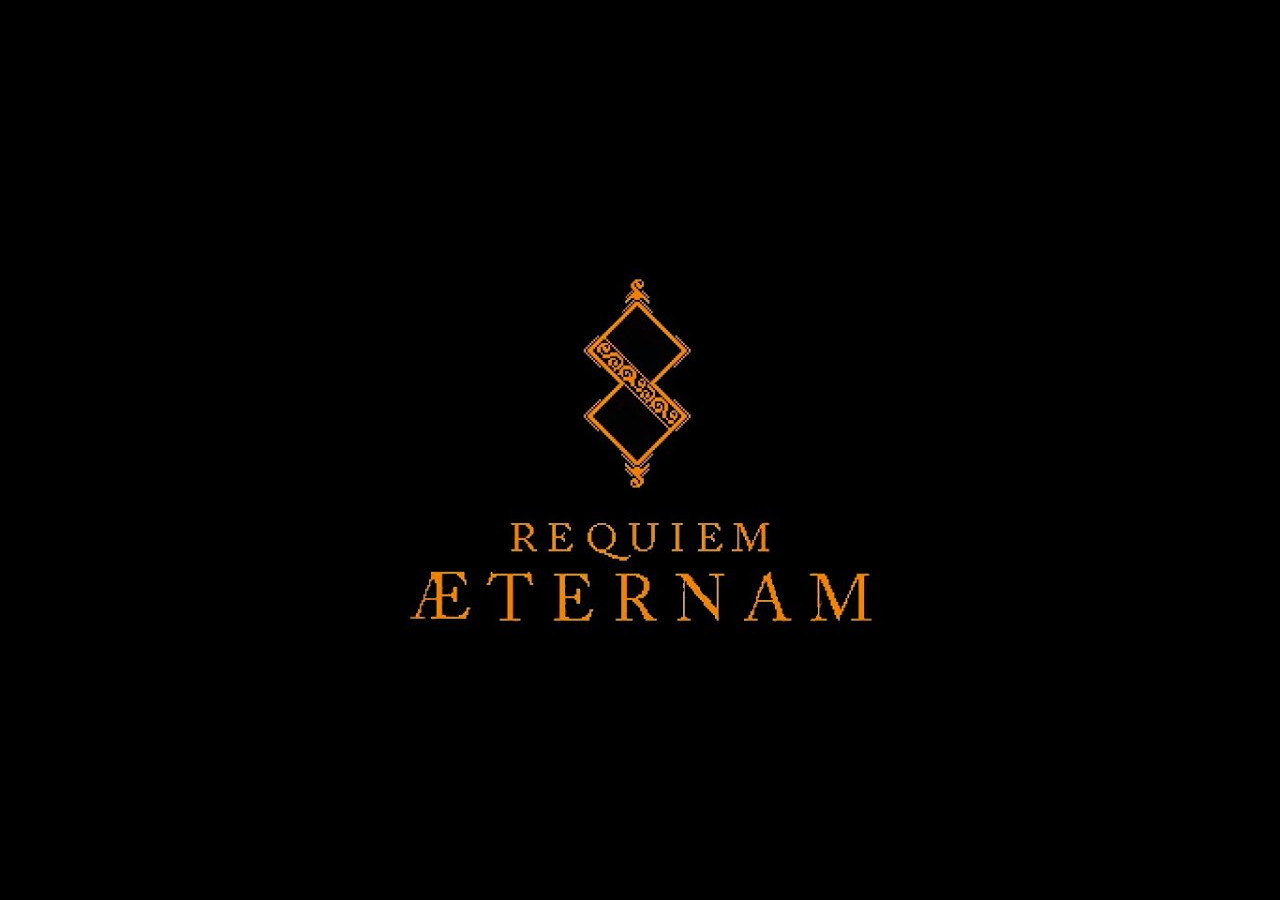
==== index.html @ c3642ad3 "Add static html" ====
<!DOCTYPE html>
<html lang="en">
<head>
  <meta charset="UTF-8">
  <meta name="viewport" content="width=device-width, initial-scale=1.0">
  <title>Requiem</title>
  <style>
    body {
      margin: 0;
      background: #000;
      display: flex;
      justify-content: center;
      align-items: center;
      min-height: 100vh;
    }
    img {
      max-width: 100%;
      max-height: 100vh;
    }
  </style>
</head>
<body>
  <img src="requiem_aeternam.jpeg" alt="Requiem">
</body>
</html>
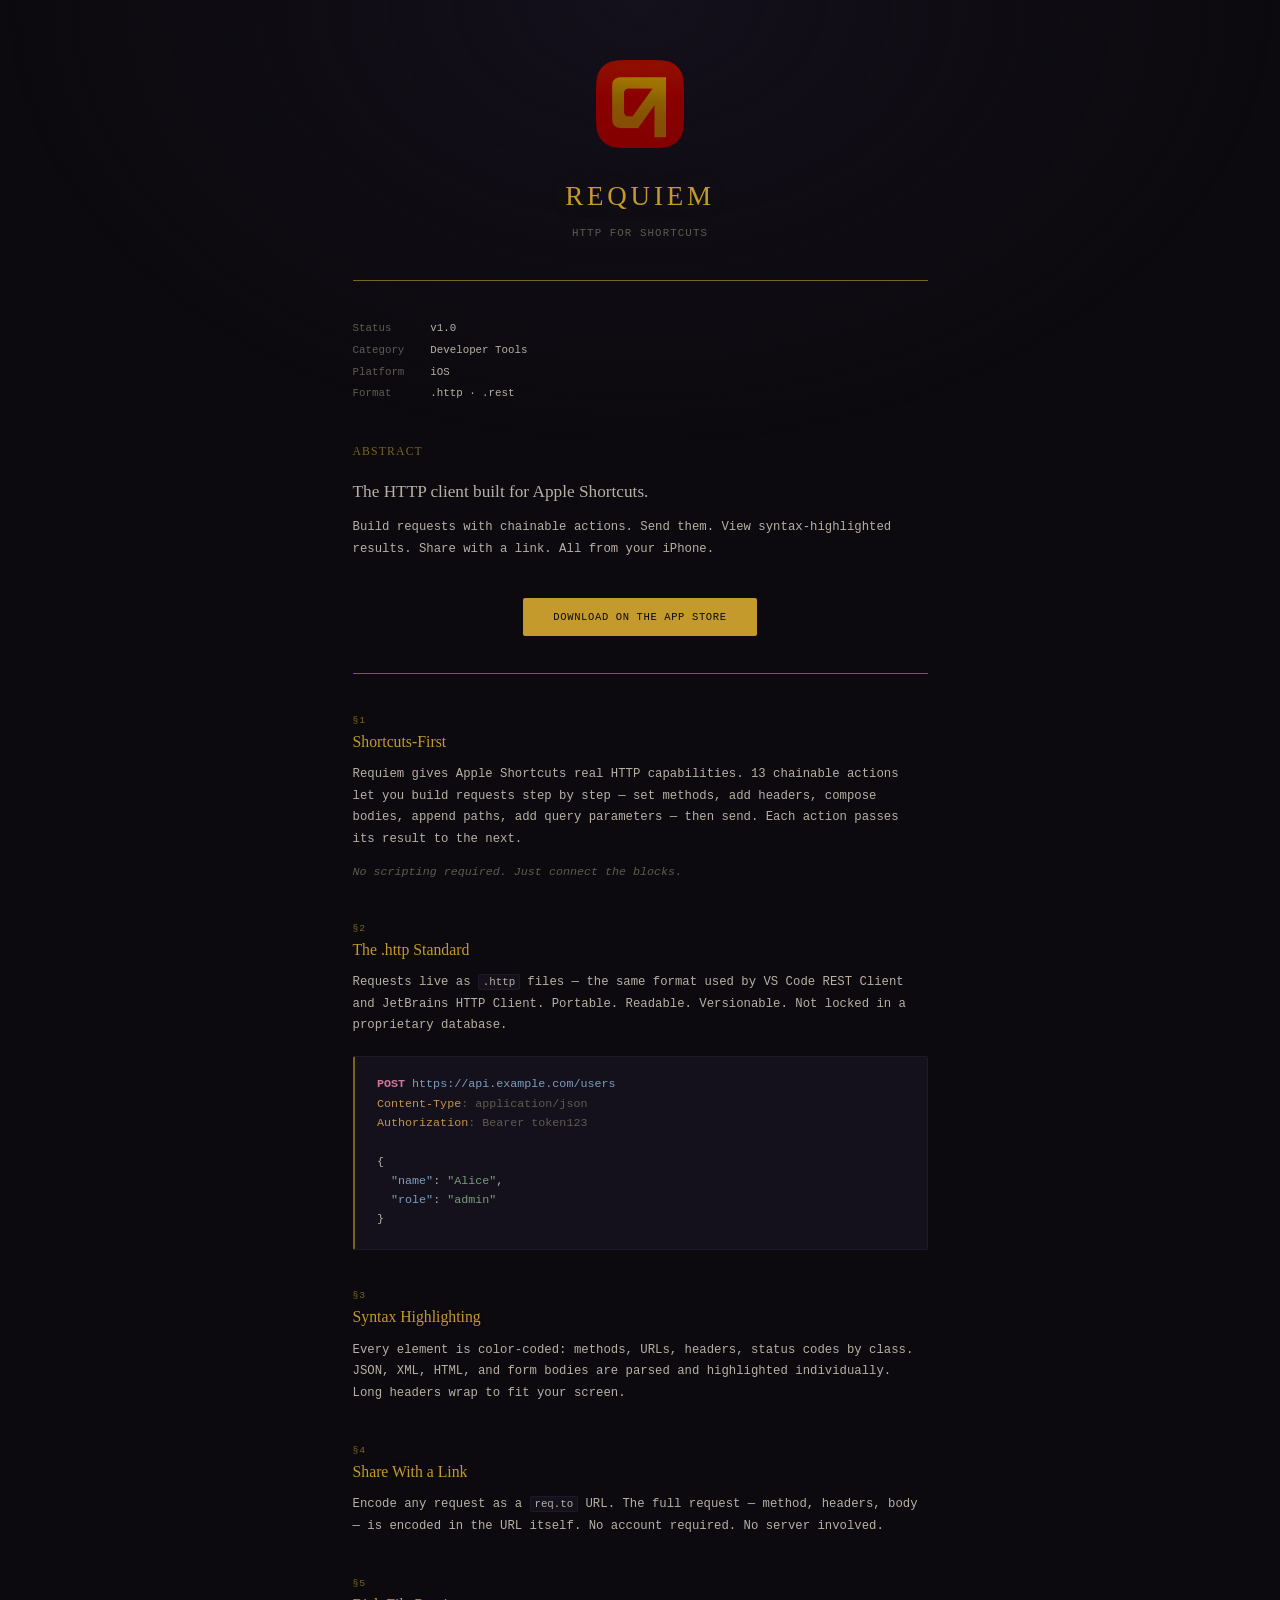
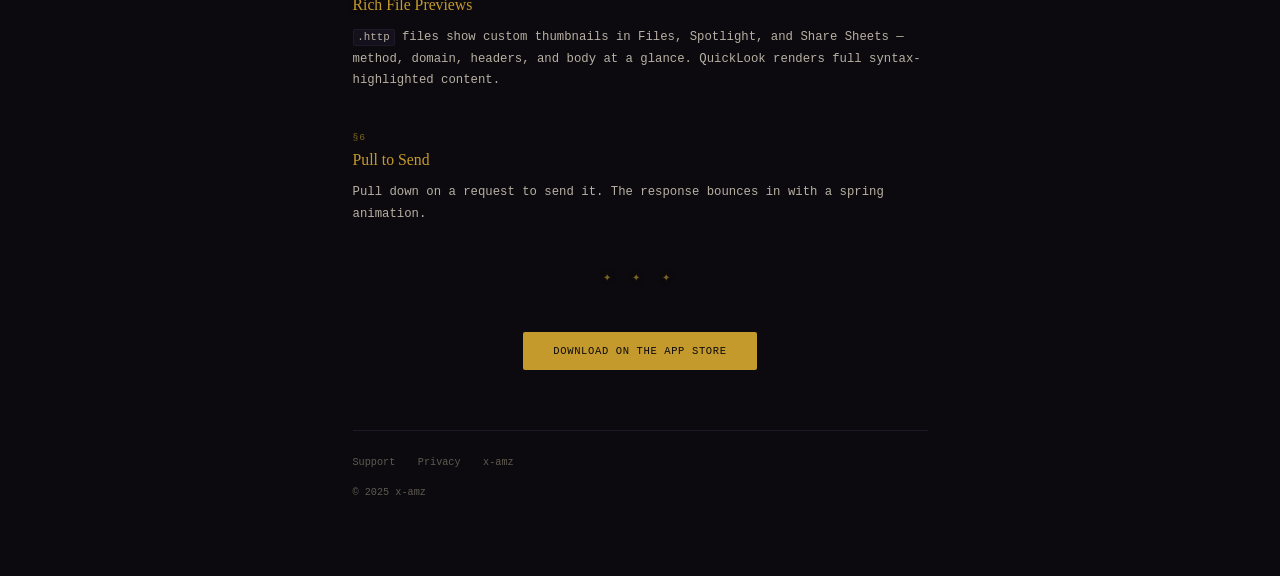
==== commit 4d0b1d30: "publish marketing site" ====
--- a/index.html
+++ b/index.html
@@ -3,23 +3,108 @@
 <head>
   <meta charset="UTF-8">
   <meta name="viewport" content="width=device-width, initial-scale=1.0">
-  <title>Requiem</title>
-  <style>
-    body {
-      margin: 0;
-      background: #000;
-      display: flex;
-      justify-content: center;
-      align-items: center;
-      min-height: 100vh;
-    }
-    img {
-      max-width: 100%;
-      max-height: 100vh;
-    }
-  </style>
+  <title>Requiem — HTTP for Shortcuts</title>
+  <meta name="description" content="The HTTP client built for Apple Shortcuts. Build requests with chainable actions, send them, and view syntax-highlighted results.">
+  <meta name="theme-color" content="#0c0a0e">
+  <meta property="og:title" content="Requiem — HTTP for Shortcuts">
+  <meta property="og:description" content="The HTTP client built for Apple Shortcuts. Build requests with chainable actions, send them, and view syntax-highlighted results.">
+  <meta property="og:image" content="https://requiem.rest/icon.png">
+  <meta property="og:url" content="https://requiem.rest">
+  <meta property="og:type" content="website">
+  <meta name="twitter:card" content="summary">
+  <link rel="icon" type="image/png" href="icon.png">
+  <link rel="apple-touch-icon" href="icon.png">
+  <link rel="stylesheet" href="style.css">
 </head>
 <body>
-  <img src="requiem_aeternam.jpeg" alt="Requiem">
+  <div class="page">
+
+    <header class="masthead">
+      <img src="icon.png" alt="Requiem" width="88" height="88">
+      <div class="wordmark">Requiem</div>
+      <div class="tagline">HTTP for Shortcuts</div>
+    </header>
+
+    <hr>
+
+    <div class="meta">
+      <div class="row"><span class="label">Status</span><span class="value">v1.0</span></div>
+      <div class="row"><span class="label">Category</span><span class="value">Developer Tools</span></div>
+      <div class="row"><span class="label">Platform</span><span class="value">iOS</span></div>
+      <div class="row"><span class="label">Format</span><span class="value">.http · .rest</span></div>
+    </div>
+
+    <div class="abstract">
+      <h2>Abstract</h2>
+      <p class="lead">The HTTP client built for Apple Shortcuts.</p>
+      <p>Build requests with chainable actions. Send them. View syntax-highlighted results. Share with a link. All from your iPhone.</p>
+    </div>
+
+    <div class="cta">
+      <a class="btn" href="#">Download on the App Store</a>
+    </div>
+
+    <hr>
+
+    <div class="section">
+      <div class="section-id">&sect;1</div>
+      <h2>Shortcuts-First</h2>
+      <p>Requiem gives Apple Shortcuts real HTTP capabilities. 13 chainable actions let you build requests step by step — set methods, add headers, compose bodies, append paths, add query parameters — then send. Each action passes its result to the next.</p>
+      <p class="aside"><em>No scripting required. Just connect the blocks.</em></p>
+    </div>
+
+    <div class="section">
+      <div class="section-id">&sect;2</div>
+      <h2>The .http Standard</h2>
+      <p>Requests live as <code class="il">.http</code> files — the same format used by VS Code REST Client and JetBrains HTTP Client. Portable. Readable. Versionable. Not locked in a proprietary database.</p>
+      <pre><code><span class="t-m">POST</span> <span class="t-u">https://api.example.com/users</span>
+<span class="t-hn">Content-Type</span><span class="t-hv">: application/json</span>
+<span class="t-hn">Authorization</span><span class="t-hv">: Bearer token123</span>
+
+{
+  <span class="t-k">"name"</span>: <span class="t-s">"Alice"</span>,
+  <span class="t-k">"role"</span>: <span class="t-s">"admin"</span>
+}</code></pre>
+    </div>
+
+    <div class="section">
+      <div class="section-id">&sect;3</div>
+      <h2>Syntax Highlighting</h2>
+      <p>Every element is color-coded: methods, URLs, headers, status codes by class. JSON, XML, HTML, and form bodies are parsed and highlighted individually. Long headers wrap to fit your screen.</p>
+    </div>
+
+    <div class="section">
+      <div class="section-id">&sect;4</div>
+      <h2>Share With a Link</h2>
+      <p>Encode any request as a <code class="il">req.to</code> URL. The full request — method, headers, body — is encoded in the URL itself. No account required. No server involved.</p>
+    </div>
+
+    <div class="section">
+      <div class="section-id">&sect;5</div>
+      <h2>Rich File Previews</h2>
+      <p><code class="il">.http</code> files show custom thumbnails in Files, Spotlight, and Share Sheets — method, domain, headers, and body at a glance. QuickLook renders full syntax-highlighted content.</p>
+    </div>
+
+    <div class="section">
+      <div class="section-id">&sect;6</div>
+      <h2>Pull to Send</h2>
+      <p>Pull down on a request to send it. The response bounces in with a spring animation.</p>
+    </div>
+
+    <div class="ornament">&#x2726; &#x2726; &#x2726;</div>
+
+    <div class="cta">
+      <a class="btn" href="#">Download on the App Store</a>
+    </div>
+
+    <footer>
+      <nav>
+        <a href="/support">Support</a>
+        <a href="/privacy">Privacy</a>
+        <a href="https://x-amz.dev">x-amz</a>
+      </nav>
+      <div class="copy">&copy; 2025 x-amz</div>
+    </footer>
+  </div>
 </body>
 </html>
--- a/style.css
+++ b/style.css
@@ -0,0 +1,373 @@
+*, *::before, *::after { box-sizing: border-box; margin: 0; padding: 0; }
+
+:root {
+  --bg: #0c0a0e;
+  --surface: #14111c;
+  --border: #1e1a28;
+  --text: #b8b0a4;
+  --text-dim: #605a52;
+  --gold: #c49a2c;
+  --gold-bright: #d4aa3c;
+  --gold-dim: #7a6420;
+  --pink: #d4789b;
+  --blue: #7b9fbd;
+  --orange: #c49450;
+  --green: #7b9b7b;
+  --cyan: #6b9b9b;
+  --rose: #c47a8c;
+  --mono: 'SF Mono', 'Cascadia Code', 'JetBrains Mono', 'Fira Code', 'Menlo', 'Consolas', 'Liberation Mono', monospace;
+  --serif: 'Iowan Old Style', 'Palatino Linotype', 'Palatino', 'Book Antiqua', 'Georgia', serif;
+}
+
+@keyframes reveal {
+  from { opacity: 0; transform: translateY(6px); }
+  to { opacity: 1; transform: translateY(0); }
+}
+
+html { font-size: 15px; scroll-behavior: smooth; }
+
+body {
+  font-family: var(--mono);
+  background: var(--bg);
+  color: var(--text);
+  line-height: 1.75;
+  min-height: 100vh;
+  -webkit-font-smoothing: antialiased;
+  -moz-osx-font-smoothing: grayscale;
+}
+
+body::before {
+  content: '';
+  position: fixed;
+  top: 0;
+  left: 0;
+  right: 0;
+  height: 50vh;
+  background: radial-gradient(ellipse at 50% 0%, #14101c 0%, transparent 70%);
+  pointer-events: none;
+  z-index: -1;
+}
+
+.page {
+  max-width: 620px;
+  margin: 0 auto;
+  padding: 4rem 1.5rem 5rem;
+  animation: reveal 0.5s ease-out;
+}
+
+/* ── Masthead ── */
+
+.masthead {
+  text-align: center;
+  margin-bottom: 2rem;
+}
+
+.masthead img {
+  width: 88px;
+  height: 88px;
+  border-radius: 18px;
+}
+
+.masthead .wordmark {
+  font-family: var(--serif);
+  font-size: 1.8rem;
+  font-weight: 400;
+  color: var(--gold);
+  letter-spacing: 0.14em;
+  text-transform: uppercase;
+  margin-top: 1rem;
+  text-shadow: 0 0 28px rgba(196, 154, 44, 0.15);
+}
+
+.masthead .tagline {
+  font-size: 0.72rem;
+  color: var(--text-dim);
+  letter-spacing: 0.1em;
+  text-transform: uppercase;
+  margin-top: 0.2rem;
+}
+
+/* ── Rules ── */
+
+hr {
+  border: none;
+  border-top: 1px solid var(--gold-dim);
+  margin: 2.5rem 0;
+}
+
+hr.subtle {
+  border-color: var(--border);
+}
+
+/* ── Meta block ── */
+
+.meta {
+  font-size: 0.72rem;
+  color: var(--text-dim);
+  line-height: 2;
+  margin-bottom: 0.5rem;
+}
+
+.meta .row {
+  display: flex;
+}
+
+.meta .label {
+  width: 12ch;
+  flex-shrink: 0;
+}
+
+.meta .value {
+  color: var(--text);
+}
+
+/* ── Abstract / Hero ── */
+
+.abstract {
+  margin: 2.5rem 0;
+}
+
+.abstract h2 {
+  font-family: var(--serif);
+  font-size: 0.78rem;
+  font-weight: 400;
+  color: var(--gold-dim);
+  letter-spacing: 0.1em;
+  text-transform: uppercase;
+  margin-bottom: 1rem;
+}
+
+.abstract .lead {
+  font-family: var(--serif);
+  font-size: 1.15rem;
+  color: var(--text);
+  line-height: 1.65;
+  margin-bottom: 0.75rem;
+}
+
+.abstract p {
+  font-size: 0.82rem;
+  line-height: 1.75;
+}
+
+/* ── Sections ── */
+
+.section {
+  margin-bottom: 2.5rem;
+}
+
+.section-id {
+  font-size: 0.65rem;
+  color: var(--gold-dim);
+  letter-spacing: 0.08em;
+  margin-bottom: 0.15rem;
+}
+
+.section h2 {
+  font-family: var(--serif);
+  font-size: 1.05rem;
+  font-weight: 400;
+  color: var(--gold);
+  margin-bottom: 0.75rem;
+  line-height: 1.4;
+  text-shadow: 0 0 24px rgba(196, 154, 44, 0.12);
+}
+
+.section p {
+  font-size: 0.82rem;
+  margin-bottom: 0.75rem;
+}
+
+.section p:last-child {
+  margin-bottom: 0;
+}
+
+.section .aside {
+  font-size: 0.78rem;
+  color: var(--text-dim);
+  font-style: italic;
+}
+
+/* ── Code blocks ── */
+
+pre {
+  background: var(--surface);
+  border: 1px solid var(--border);
+  border-left: 2px solid var(--gold-dim);
+  padding: 1.25rem 1.5rem;
+  overflow-x: auto;
+  font-family: var(--mono);
+  font-size: 0.78rem;
+  line-height: 1.65;
+  margin: 1.25rem 0;
+  border-radius: 2px;
+}
+
+code { font-family: var(--mono); }
+
+code.il {
+  background: var(--surface);
+  padding: 0.1em 0.35em;
+  border-radius: 2px;
+  font-size: 0.88em;
+  border: 1px solid var(--border);
+}
+
+/* Syntax tokens */
+.t-m  { color: var(--pink); font-weight: 600; }
+.t-u  { color: var(--blue); }
+.t-hn { color: var(--orange); }
+.t-hv { color: var(--text-dim); }
+.t-k  { color: var(--blue); }
+.t-s  { color: var(--green); }
+.t-n  { color: var(--rose); }
+
+/* ── Lists ── */
+
+ul { list-style: none; padding: 0; margin: 0.5rem 0; }
+
+ul li {
+  font-size: 0.82rem;
+  padding: 0.15rem 0 0.15rem 1.5rem;
+  position: relative;
+}
+
+ul li::before {
+  content: '\2014';
+  color: var(--gold-dim);
+  position: absolute;
+  left: 0;
+}
+
+/* ── Ornament ── */
+
+.ornament {
+  text-align: center;
+  color: var(--gold-dim);
+  margin: 3rem 0;
+  font-size: 0.65rem;
+  letter-spacing: 0.8em;
+  text-shadow: 0 0 16px rgba(196, 154, 44, 0.2);
+}
+
+/* ── CTA ── */
+
+.cta {
+  text-align: center;
+  margin: 2rem 0;
+}
+
+.cta a.btn {
+  display: inline-block;
+  color: var(--bg);
+  background: var(--gold);
+  padding: 0.65rem 2rem;
+  text-decoration: none;
+  font-family: var(--mono);
+  font-size: 0.7rem;
+  letter-spacing: 0.06em;
+  text-transform: uppercase;
+  border-radius: 2px;
+  transition: background 0.2s ease, box-shadow 0.3s ease;
+}
+
+.cta a.btn:hover {
+  background: var(--gold-bright);
+  box-shadow: 0 0 24px rgba(196, 154, 44, 0.2);
+}
+
+/* ── Links ── */
+
+a {
+  color: var(--gold);
+  text-decoration: none;
+  transition: color 0.15s ease;
+}
+
+a:hover { color: var(--gold-bright); }
+
+/* ── Footer ── */
+
+footer {
+  margin-top: 4rem;
+  padding-top: 1.5rem;
+  border-top: 1px solid var(--border);
+  font-size: 0.68rem;
+  color: var(--text-dim);
+}
+
+footer nav {
+  display: flex;
+  gap: 1.5rem;
+  margin-bottom: 0.75rem;
+  flex-wrap: wrap;
+}
+
+footer a {
+  color: var(--text-dim);
+  border-bottom: 1px solid transparent;
+  transition: color 0.15s ease, border-color 0.15s ease;
+}
+
+footer a:hover {
+  color: var(--gold);
+  border-color: var(--gold-dim);
+}
+
+/* ── Doc pages (support, privacy) ── */
+
+.backlink {
+  font-size: 0.72rem;
+  color: var(--text-dim);
+  margin-bottom: 2.5rem;
+  display: block;
+}
+
+.backlink:hover { color: var(--gold); }
+
+.doc h1 {
+  font-family: var(--serif);
+  font-size: 1.3rem;
+  font-weight: 400;
+  color: var(--gold);
+  margin-bottom: 1.5rem;
+  letter-spacing: 0.03em;
+  text-shadow: 0 0 24px rgba(196, 154, 44, 0.1);
+}
+
+.doc h2 {
+  font-family: var(--serif);
+  font-size: 0.95rem;
+  font-weight: 400;
+  color: var(--gold);
+  margin-top: 2rem;
+  margin-bottom: 0.75rem;
+}
+
+.doc p {
+  font-size: 0.82rem;
+  margin-bottom: 0.75rem;
+  line-height: 1.75;
+}
+
+.doc .effective {
+  font-size: 0.72rem;
+  color: var(--text-dim);
+  margin-bottom: 2rem;
+}
+
+.doc a {
+  border-bottom: 1px solid var(--gold-dim);
+}
+
+.doc a:hover { border-color: var(--gold); }
+
+/* ── Responsive ── */
+
+@media (max-width: 520px) {
+  html { font-size: 14px; }
+  .page { padding: 2.5rem 1.25rem 4rem; }
+  .masthead img { width: 72px; height: 72px; border-radius: 15px; }
+  .masthead .wordmark { font-size: 1.4rem; }
+  pre { padding: 1rem; font-size: 0.75rem; }
+}
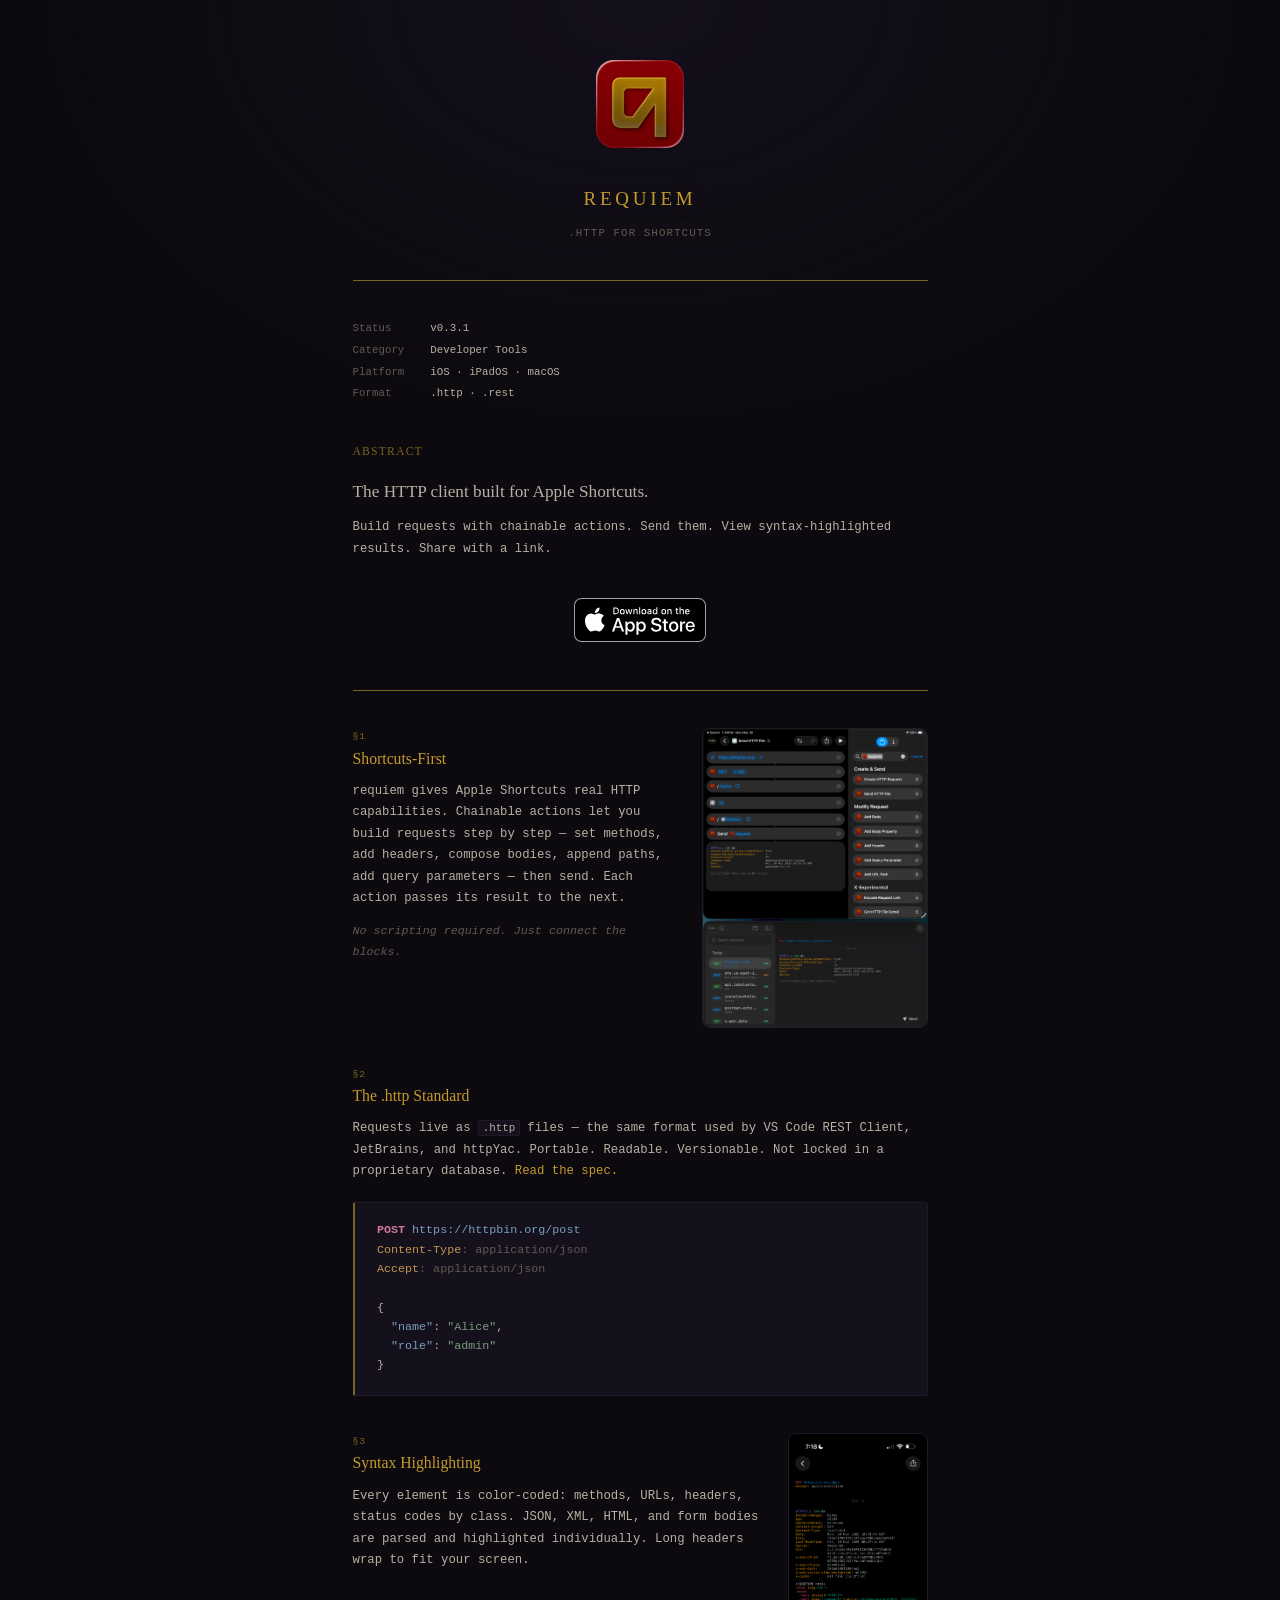
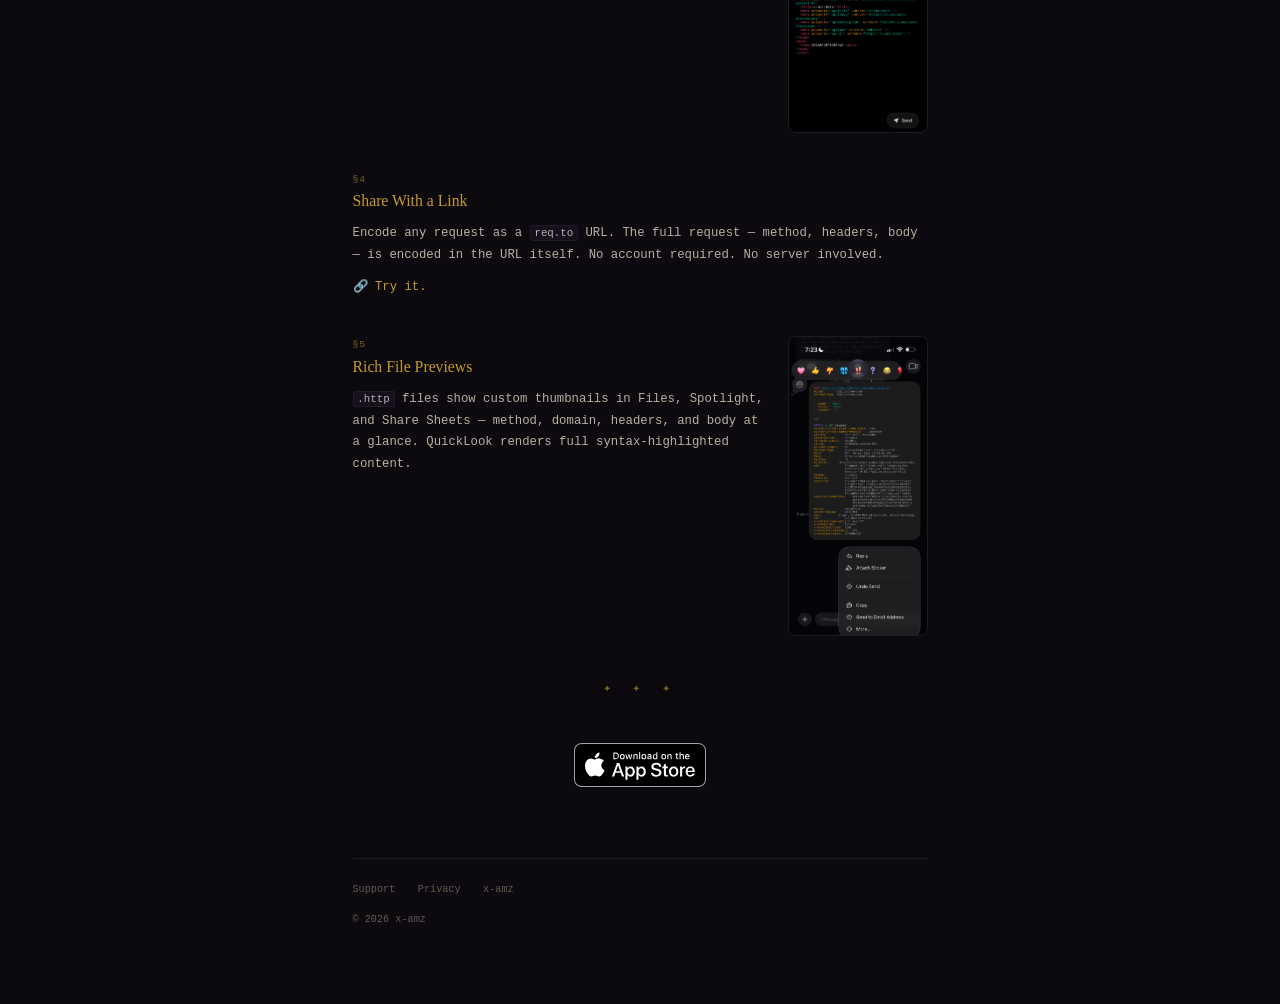
==== commit 918f329f: "finalize details now that the app has launched" ====
--- a/index.html
+++ b/index.html
@@ -3,10 +3,10 @@
 <head>
   <meta charset="UTF-8">
   <meta name="viewport" content="width=device-width, initial-scale=1.0">
-  <title>Requiem — HTTP for Shortcuts</title>
+  <title>requiem — .http for Shortcuts</title>
   <meta name="description" content="The HTTP client built for Apple Shortcuts. Build requests with chainable actions, send them, and view syntax-highlighted results.">
   <meta name="theme-color" content="#0c0a0e">
-  <meta property="og:title" content="Requiem — HTTP for Shortcuts">
+  <meta property="og:title" content="requiem — .http for Shortcuts">
   <meta property="og:description" content="The HTTP client built for Apple Shortcuts. Build requests with chainable actions, send them, and view syntax-highlighted results.">
   <meta property="og:image" content="https://requiem.rest/icon.png">
   <meta property="og:url" content="https://requiem.rest">
@@ -20,28 +20,28 @@
   <div class="page">
 
     <header class="masthead">
-      <img src="icon.png" alt="Requiem" width="88" height="88">
-      <div class="wordmark">Requiem</div>
-      <div class="tagline">HTTP for Shortcuts</div>
+      <img src="icon.png" alt="requiem" width="88" height="88">
+      <div class="wordmark">requiem</div>
+      <div class="tagline">.http for Shortcuts</div>
     </header>
 
     <hr>
 
     <div class="meta">
-      <div class="row"><span class="label">Status</span><span class="value">v1.0</span></div>
+      <div class="row"><span class="label">Status</span><span class="value">v0.3.1</span></div>
       <div class="row"><span class="label">Category</span><span class="value">Developer Tools</span></div>
-      <div class="row"><span class="label">Platform</span><span class="value">iOS</span></div>
+      <div class="row"><span class="label">Platform</span><span class="value">iOS · iPadOS · macOS</span></div>
       <div class="row"><span class="label">Format</span><span class="value">.http · .rest</span></div>
     </div>
 
     <div class="abstract">
       <h2>Abstract</h2>
       <p class="lead">The HTTP client built for Apple Shortcuts.</p>
-      <p>Build requests with chainable actions. Send them. View syntax-highlighted results. Share with a link. All from your iPhone.</p>
+      <p>Build requests with chainable actions. Send them. View syntax-highlighted results. Share with a link.</p>
     </div>
 
     <div class="cta">
-      <a class="btn" href="#">Download on the App Store</a>
+      <a class="badge" href="https://apps.apple.com/us/app/requiem-http/id6751903685"><img src="img/appstore.svg" alt="Download on the App Store"></a>
     </div>
 
     <hr>
@@ -49,17 +49,18 @@
     <div class="section">
       <div class="section-id">&sect;1</div>
       <h2>Shortcuts-First</h2>
-      <p>Requiem gives Apple Shortcuts real HTTP capabilities. 13 chainable actions let you build requests step by step — set methods, add headers, compose bodies, append paths, add query parameters — then send. Each action passes its result to the next.</p>
+      <p>requiem gives Apple Shortcuts real HTTP capabilities. Chainable actions let you build requests step by step — set methods, add headers, compose bodies, append paths, add query parameters — then send. Each action passes its result to the next.</p>
       <p class="aside"><em>No scripting required. Just connect the blocks.</em></p>
+      <img src="img/shortcuts.png" alt="Shortcuts actions chained to build and send a request" loading="lazy">
     </div>
 
     <div class="section">
       <div class="section-id">&sect;2</div>
       <h2>The .http Standard</h2>
-      <p>Requests live as <code class="il">.http</code> files — the same format used by VS Code REST Client and JetBrains HTTP Client. Portable. Readable. Versionable. Not locked in a proprietary database.</p>
-      <pre><code><span class="t-m">POST</span> <span class="t-u">https://api.example.com/users</span>
+      <p>Requests live as <code class="il">.http</code> files — the same format used by VS Code REST Client, JetBrains, and httpYac. Portable. Readable. Versionable. Not locked in a proprietary database. <a href="https://http-files.org">Read the spec.</a></p>
+      <pre><code><span class="t-m">POST</span> <span class="t-u">https://httpbin.org/post</span>
 <span class="t-hn">Content-Type</span><span class="t-hv">: application/json</span>
-<span class="t-hn">Authorization</span><span class="t-hv">: Bearer token123</span>
+<span class="t-hn">Accept</span><span class="t-hv">: application/json</span>
 
 {
   <span class="t-k">"name"</span>: <span class="t-s">"Alice"</span>,
@@ -71,30 +72,27 @@
       <div class="section-id">&sect;3</div>
       <h2>Syntax Highlighting</h2>
       <p>Every element is color-coded: methods, URLs, headers, status codes by class. JSON, XML, HTML, and form bodies are parsed and highlighted individually. Long headers wrap to fit your screen.</p>
+      <img src="img/detail.png" alt="Syntax-highlighted request and response" loading="lazy">
     </div>
 
     <div class="section">
       <div class="section-id">&sect;4</div>
       <h2>Share With a Link</h2>
       <p>Encode any request as a <code class="il">req.to</code> URL. The full request — method, headers, body — is encoded in the URL itself. No account required. No server involved.</p>
+      <p><a href="https://req.to/#UE9TVCBodHRwczovL2h0dHBiaW4ub3JnL3Bvc3QKQ29udGVudC1UeXBlOiBhcHBsaWNhdGlvbi9qc29uCkFjY2VwdDogYXBwbGljYXRpb24vanNvbg.ewogICJuYW1lIjogIkFsaWNlIiwKICAicm9sZSI6ICJhZG1pbiIKfQ">🔗 Try it.</a></p>
     </div>
 
     <div class="section">
       <div class="section-id">&sect;5</div>
       <h2>Rich File Previews</h2>
       <p><code class="il">.http</code> files show custom thumbnails in Files, Spotlight, and Share Sheets — method, domain, headers, and body at a glance. QuickLook renders full syntax-highlighted content.</p>
-    </div>
-
-    <div class="section">
-      <div class="section-id">&sect;6</div>
-      <h2>Pull to Send</h2>
-      <p>Pull down on a request to send it. The response bounces in with a spring animation.</p>
+      <img src="img/preview.png" alt="Rich file preview in Messages" loading="lazy">
     </div>
 
     <div class="ornament">&#x2726; &#x2726; &#x2726;</div>
 
     <div class="cta">
-      <a class="btn" href="#">Download on the App Store</a>
+      <a class="badge" href="https://apps.apple.com/us/app/requiem-http/id6751903685"><img src="img/appstore.svg" alt="Download on the App Store"></a>
     </div>
 
     <footer>
@@ -103,8 +101,24 @@
         <a href="/privacy">Privacy</a>
         <a href="https://x-amz.dev">x-amz</a>
       </nav>
-      <div class="copy">&copy; 2025 x-amz</div>
+      <div class="copy">&copy; 2026 x-amz</div>
     </footer>
   </div>
+  <div class="lightbox" onclick="this.classList.remove('active')">
+    <img src="" alt="">
+  </div>
+  <script>
+    document.querySelectorAll('.section img').forEach(function(img) {
+      img.addEventListener('click', function() {
+        var lb = document.querySelector('.lightbox');
+        lb.querySelector('img').src = img.src;
+        lb.querySelector('img').alt = img.alt;
+        lb.classList.add('active');
+      });
+    });
+    document.addEventListener('keydown', function(e) {
+      if (e.key === 'Escape') document.querySelector('.lightbox').classList.remove('active');
+    });
+  </script>
 </body>
 </html>
--- a/style.css
+++ b/style.css
@@ -74,7 +74,7 @@
   font-weight: 400;
   color: var(--gold);
   letter-spacing: 0.14em;
-  text-transform: uppercase;
+  font-variant: small-caps;
   margin-top: 1rem;
   text-shadow: 0 0 28px rgba(196, 154, 44, 0.15);
 }
@@ -186,6 +186,62 @@
   font-size: 0.78rem;
   color: var(--text-dim);
   font-style: italic;
+}
+
+/* ── Section images ── */
+
+.section:has(> img) {
+  display: grid;
+  grid-template-columns: 1fr auto;
+  gap: 0 1.5rem;
+  align-items: start;
+}
+
+.section:has(> img) > *:not(img) {
+  grid-column: 1;
+}
+
+.section > img {
+  grid-column: 2;
+  grid-row: 1 / span 10;
+  align-self: center;
+  max-height: 300px;
+  width: auto;
+  border-radius: 8px;
+  border: 1px solid var(--border);
+  cursor: pointer;
+  transition: border-color 0.2s ease;
+}
+
+.section > img:hover {
+  border-color: var(--gold-dim);
+}
+
+/* ── Lightbox ── */
+
+.lightbox {
+  display: none;
+  position: fixed;
+  inset: 0;
+  z-index: 100;
+  background: rgba(0, 0, 0, 0.92);
+  cursor: pointer;
+  align-items: center;
+  justify-content: center;
+  padding: 2rem;
+}
+
+.lightbox.active {
+  display: flex;
+}
+
+.lightbox img {
+  max-width: 90vw;
+  max-height: 90vh;
+  width: auto;
+  height: auto;
+  border-radius: 8px;
+  border: 1px solid var(--border);
 }
 
 /* ── Code blocks ── */
@@ -257,23 +313,18 @@
   margin: 2rem 0;
 }
 
-.cta a.btn {
+.cta a.badge {
   display: inline-block;
-  color: var(--bg);
-  background: var(--gold);
-  padding: 0.65rem 2rem;
-  text-decoration: none;
-  font-family: var(--mono);
-  font-size: 0.7rem;
-  letter-spacing: 0.06em;
-  text-transform: uppercase;
-  border-radius: 2px;
-  transition: background 0.2s ease, box-shadow 0.3s ease;
-}
-
-.cta a.btn:hover {
-  background: var(--gold-bright);
-  box-shadow: 0 0 24px rgba(196, 154, 44, 0.2);
+  transition: opacity 0.2s ease;
+}
+
+.cta a.badge:hover {
+  opacity: 0.85;
+}
+
+.cta a.badge img {
+  height: 44px;
+  width: auto;
 }
 
 /* ── Links ── */
@@ -370,4 +421,6 @@
   .masthead img { width: 72px; height: 72px; border-radius: 15px; }
   .masthead .wordmark { font-size: 1.4rem; }
   pre { padding: 1rem; font-size: 0.75rem; }
-}
+  .section:has(> img) { display: block; }
+  .section > img { display: block; max-height: 260px; margin: 1rem auto; }
+}
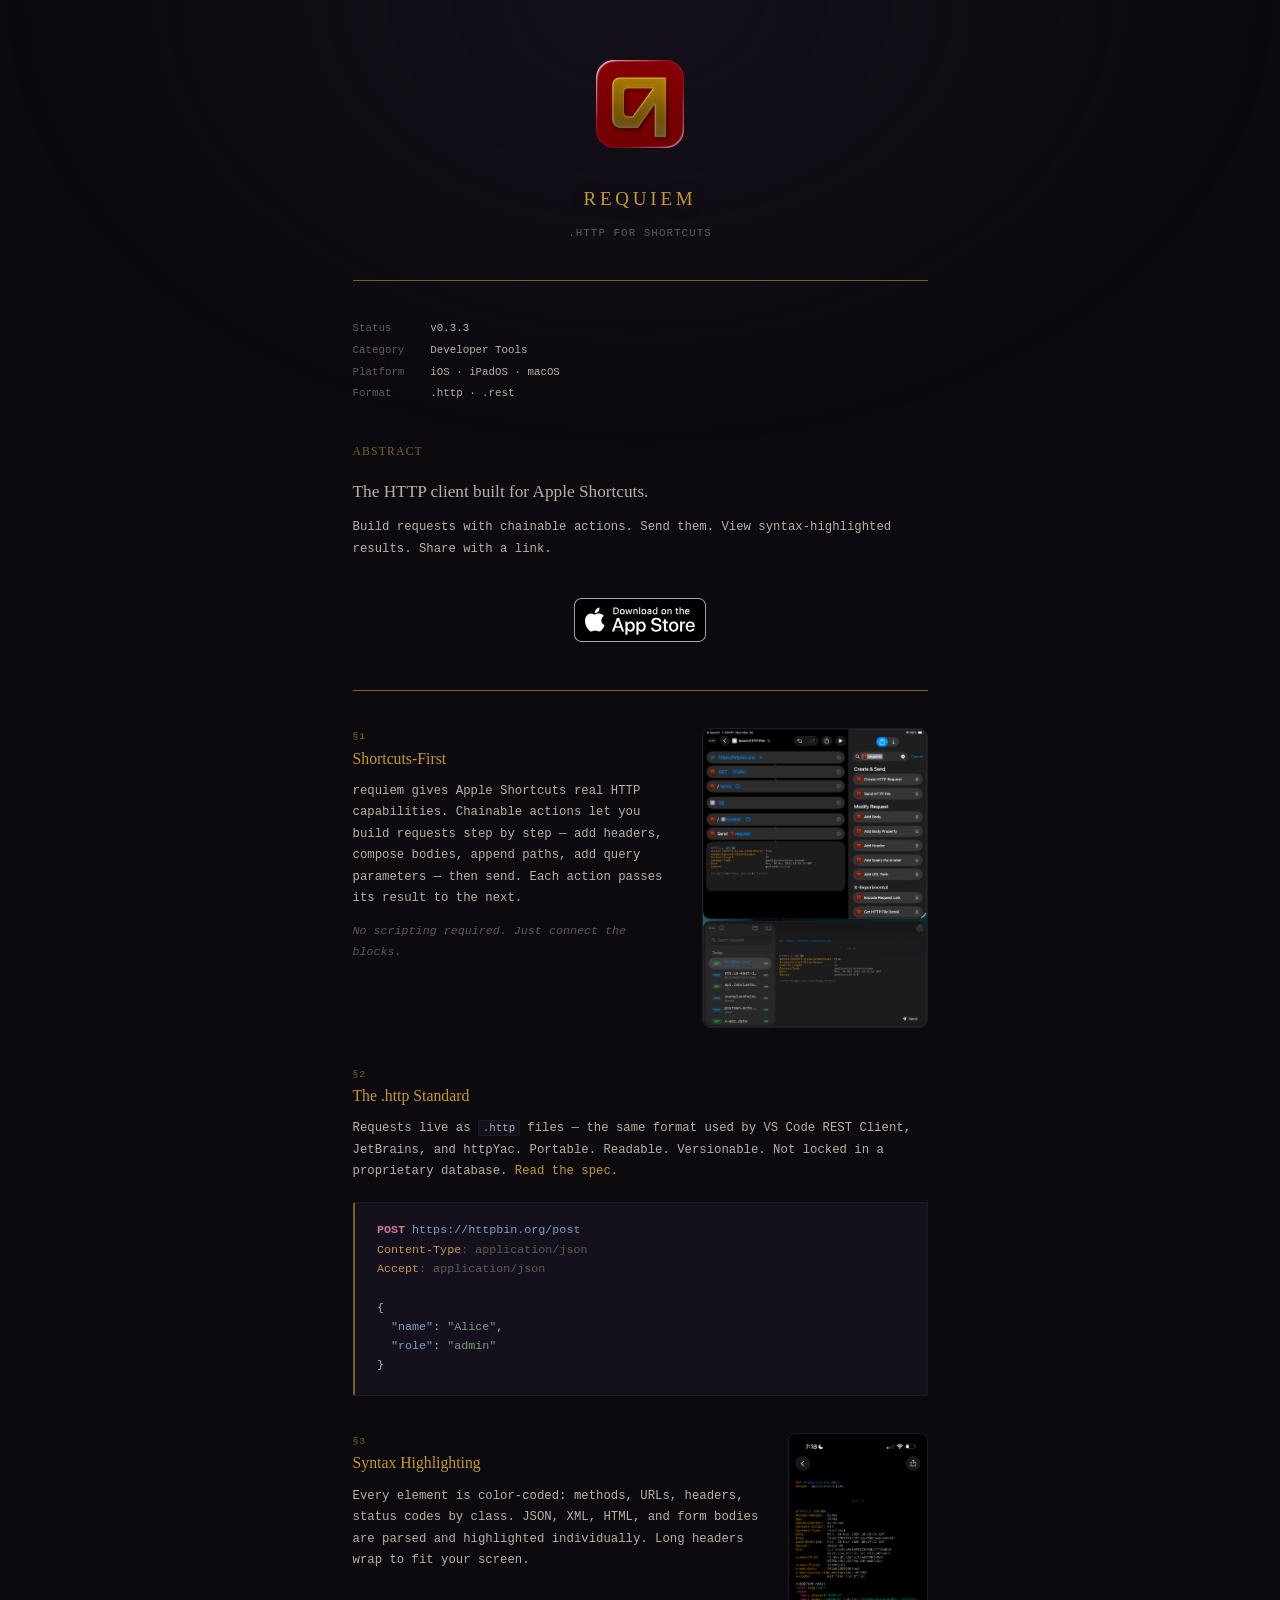
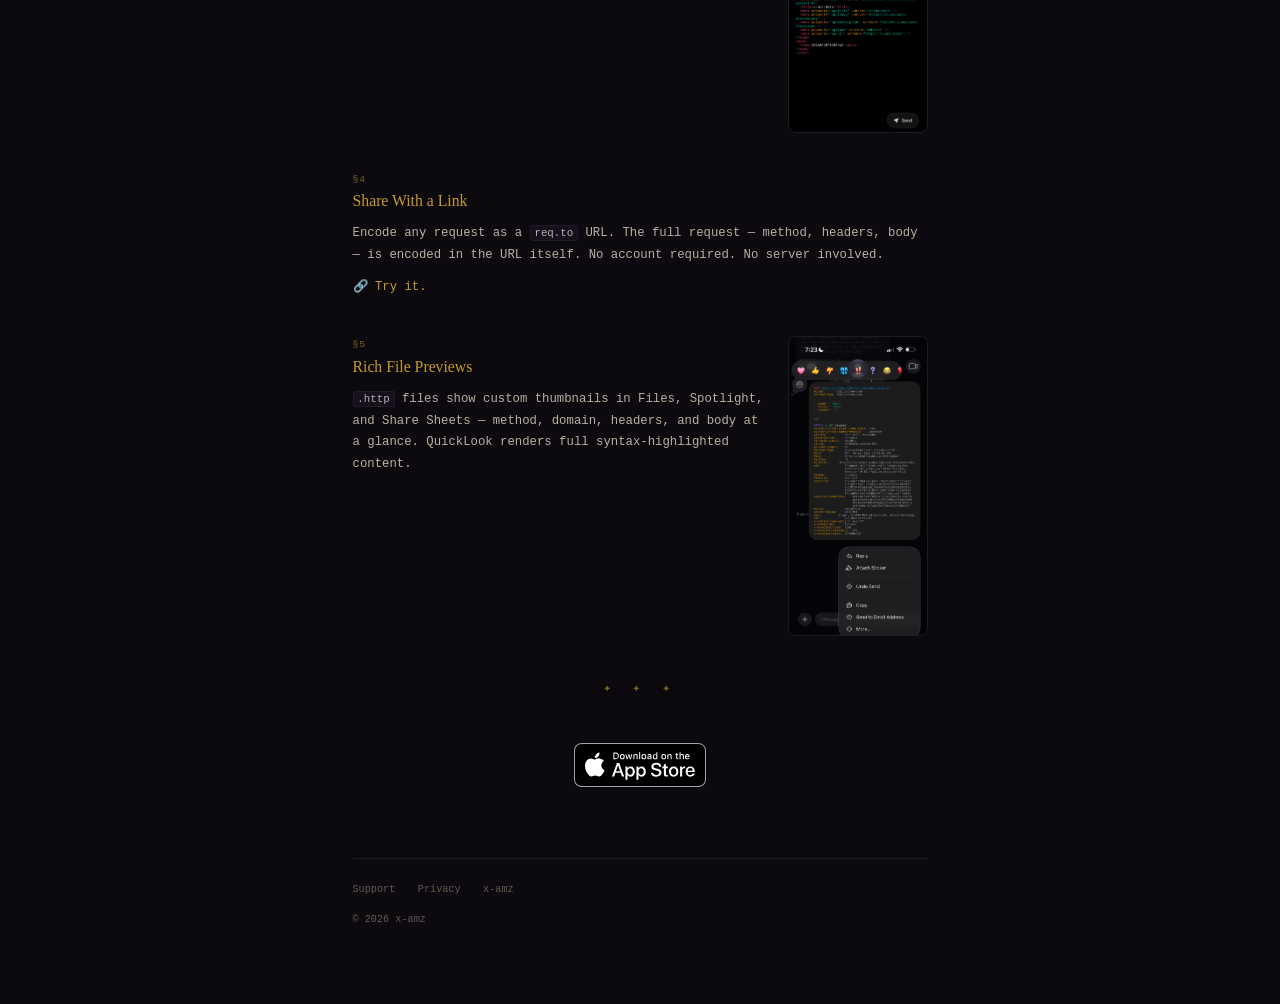
==== commit ee2679ef: "updates for version 0.3.3" ====
--- a/index.html
+++ b/index.html
@@ -28,7 +28,7 @@
     <hr>
 
     <div class="meta">
-      <div class="row"><span class="label">Status</span><span class="value">v0.3.1</span></div>
+      <div class="row"><span class="label">Status</span><span class="value">v0.3.3</span></div>
       <div class="row"><span class="label">Category</span><span class="value">Developer Tools</span></div>
       <div class="row"><span class="label">Platform</span><span class="value">iOS · iPadOS · macOS</span></div>
       <div class="row"><span class="label">Format</span><span class="value">.http · .rest</span></div>
@@ -49,7 +49,7 @@
     <div class="section">
       <div class="section-id">&sect;1</div>
       <h2>Shortcuts-First</h2>
-      <p>requiem gives Apple Shortcuts real HTTP capabilities. Chainable actions let you build requests step by step — set methods, add headers, compose bodies, append paths, add query parameters — then send. Each action passes its result to the next.</p>
+      <p>requiem gives Apple Shortcuts real HTTP capabilities. Chainable actions let you build requests step by step — add headers, compose bodies, append paths, add query parameters — then send. Each action passes its result to the next.</p>
       <p class="aside"><em>No scripting required. Just connect the blocks.</em></p>
       <img src="img/shortcuts.png" alt="Shortcuts actions chained to build and send a request" loading="lazy">
     </div>
